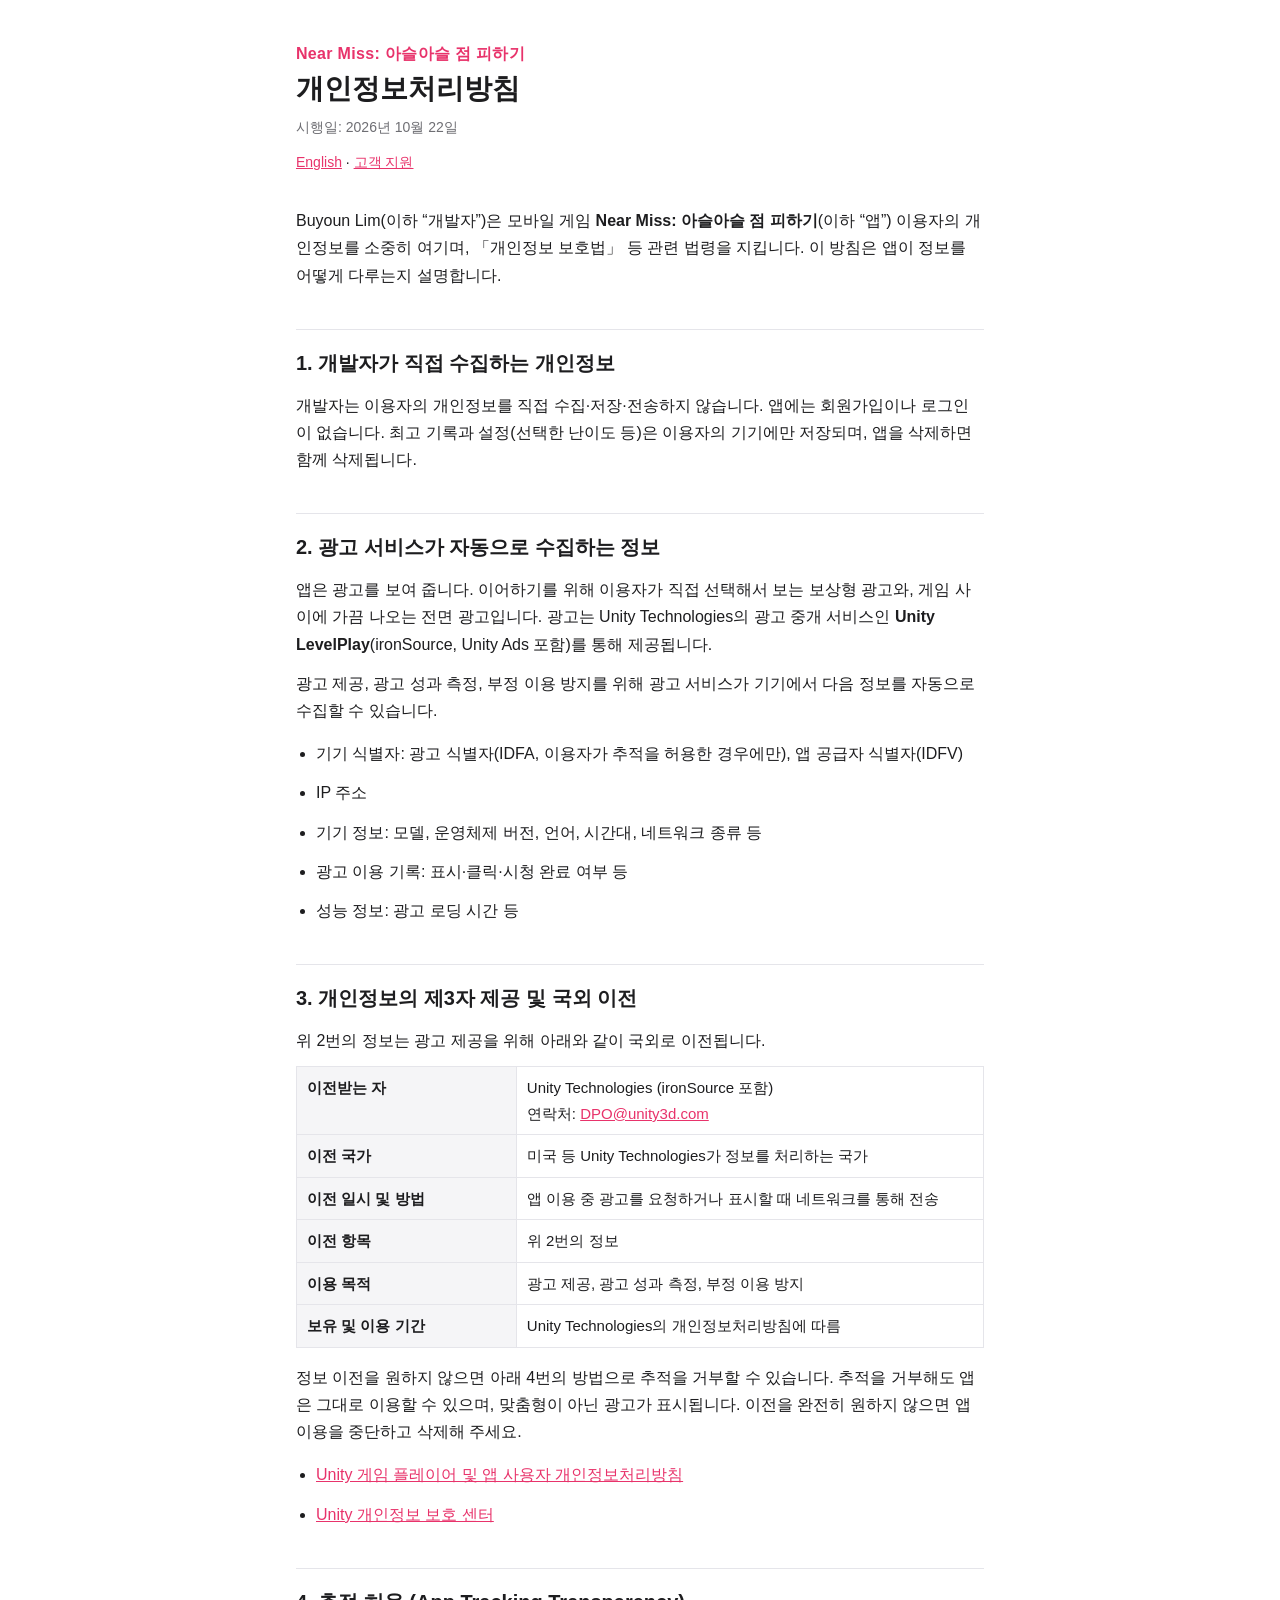
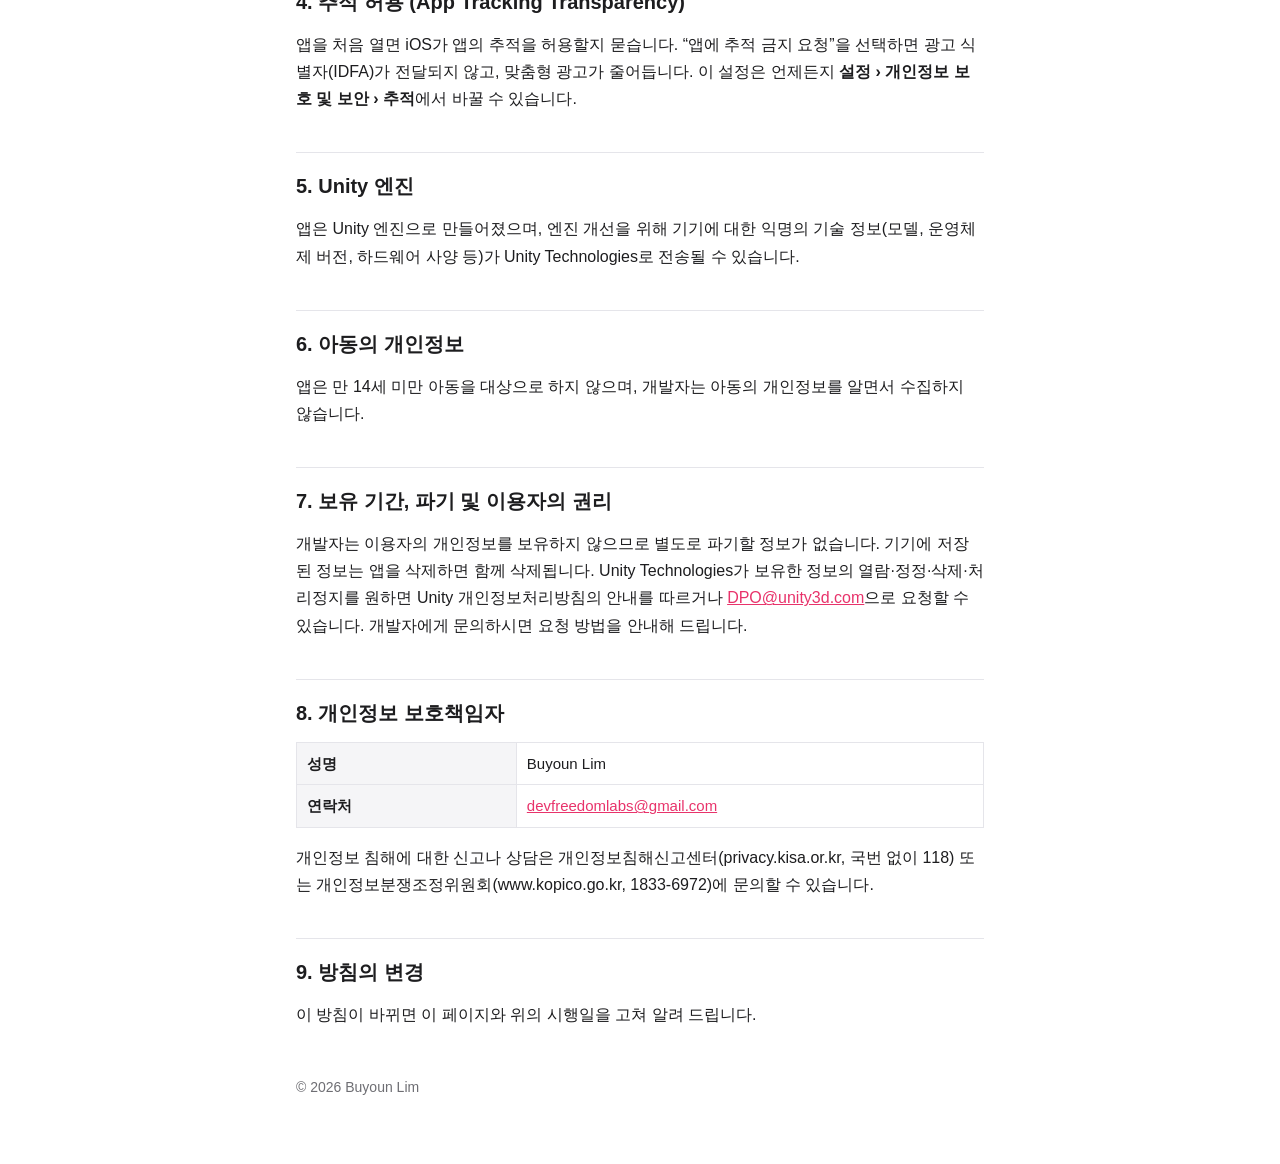
==== privacy-ko.html @ d3d64159 "Add support page and privacy policy for Near Miss Co-Authored-By: Claude Opus 5.5 (1M context) <nore" ====
<!doctype html>
<html lang="ko">
<head>
  <meta charset="utf-8">
  <meta name="viewport" content="width=device-width, initial-scale=1">
  <title>Near Miss 개인정보처리방침</title>
  <link rel="stylesheet" href="style.css">
</head>
<body>
<main>
  <header>
    <p class="app">Near Miss: 아슬아슬 점 피하기</p>
    <h1>개인정보처리방침</h1>
    <p class="muted">시행일: 2026년 10월 22일</p>
    <p class="lang"><a href="privacy.html">English</a> · <a href="index.html">고객 지원</a></p>
  </header>

  <p>Buyoun Lim(이하 “개발자”)은 모바일 게임 <strong>Near Miss: 아슬아슬 점 피하기</strong>(이하 “앱”) 이용자의 개인정보를 소중히 여기며, 「개인정보 보호법」 등 관련 법령을 지킵니다. 이 방침은 앱이 정보를 어떻게 다루는지 설명합니다.</p>

  <h2>1. 개발자가 직접 수집하는 개인정보</h2>
  <p>개발자는 이용자의 개인정보를 직접 수집·저장·전송하지 않습니다. 앱에는 회원가입이나 로그인이 없습니다. 최고 기록과 설정(선택한 난이도 등)은 이용자의 기기에만 저장되며, 앱을 삭제하면 함께 삭제됩니다.</p>

  <h2>2. 광고 서비스가 자동으로 수집하는 정보</h2>
  <p>앱은 광고를 보여 줍니다. 이어하기를 위해 이용자가 직접 선택해서 보는 보상형 광고와, 게임 사이에 가끔 나오는 전면 광고입니다. 광고는 Unity Technologies의 광고 중개 서비스인 <strong>Unity LevelPlay</strong>(ironSource, Unity Ads 포함)를 통해 제공됩니다.</p>
  <p>광고 제공, 광고 성과 측정, 부정 이용 방지를 위해 광고 서비스가 기기에서 다음 정보를 자동으로 수집할 수 있습니다.</p>
  <ul>
    <li>기기 식별자: 광고 식별자(IDFA, 이용자가 추적을 허용한 경우에만), 앱 공급자 식별자(IDFV)</li>
    <li>IP 주소</li>
    <li>기기 정보: 모델, 운영체제 버전, 언어, 시간대, 네트워크 종류 등</li>
    <li>광고 이용 기록: 표시·클릭·시청 완료 여부 등</li>
    <li>성능 정보: 광고 로딩 시간 등</li>
  </ul>

  <h2>3. 개인정보의 제3자 제공 및 국외 이전</h2>
  <p>위 2번의 정보는 광고 제공을 위해 아래와 같이 국외로 이전됩니다.</p>
  <table>
    <tr><th>이전받는 자</th><td>Unity Technologies (ironSource 포함)<br>연락처: <a href="mailto:DPO@unity3d.com">DPO@unity3d.com</a></td></tr>
    <tr><th>이전 국가</th><td>미국 등 Unity Technologies가 정보를 처리하는 국가</td></tr>
    <tr><th>이전 일시 및 방법</th><td>앱 이용 중 광고를 요청하거나 표시할 때 네트워크를 통해 전송</td></tr>
    <tr><th>이전 항목</th><td>위 2번의 정보</td></tr>
    <tr><th>이용 목적</th><td>광고 제공, 광고 성과 측정, 부정 이용 방지</td></tr>
    <tr><th>보유 및 이용 기간</th><td>Unity Technologies의 개인정보처리방침에 따름</td></tr>
  </table>
  <p>정보 이전을 원하지 않으면 아래 4번의 방법으로 추적을 거부할 수 있습니다. 추적을 거부해도 앱은 그대로 이용할 수 있으며, 맞춤형이 아닌 광고가 표시됩니다. 이전을 완전히 원하지 않으면 앱 이용을 중단하고 삭제해 주세요.</p>
  <ul>
    <li><a href="https://unity.com/legal/game-player-and-app-user-privacy-policy">Unity 게임 플레이어 및 앱 사용자 개인정보처리방침</a></li>
    <li><a href="https://unity.com/legal/privacy-policy">Unity 개인정보 보호 센터</a></li>
  </ul>

  <h2>4. 추적 허용 (App Tracking Transparency)</h2>
  <p>앱을 처음 열면 iOS가 앱의 추적을 허용할지 묻습니다. “앱에 추적 금지 요청”을 선택하면 광고 식별자(IDFA)가 전달되지 않고, 맞춤형 광고가 줄어듭니다. 이 설정은 언제든지 <strong>설정 › 개인정보 보호 및 보안 › 추적</strong>에서 바꿀 수 있습니다.</p>

  <h2>5. Unity 엔진</h2>
  <p>앱은 Unity 엔진으로 만들어졌으며, 엔진 개선을 위해 기기에 대한 익명의 기술 정보(모델, 운영체제 버전, 하드웨어 사양 등)가 Unity Technologies로 전송될 수 있습니다.</p>

  <h2>6. 아동의 개인정보</h2>
  <p>앱은 만 14세 미만 아동을 대상으로 하지 않으며, 개발자는 아동의 개인정보를 알면서 수집하지 않습니다.</p>

  <h2>7. 보유 기간, 파기 및 이용자의 권리</h2>
  <p>개발자는 이용자의 개인정보를 보유하지 않으므로 별도로 파기할 정보가 없습니다. 기기에 저장된 정보는 앱을 삭제하면 함께 삭제됩니다. Unity Technologies가 보유한 정보의 열람·정정·삭제·처리정지를 원하면 Unity 개인정보처리방침의 안내를 따르거나 <a href="mailto:DPO@unity3d.com">DPO@unity3d.com</a>으로 요청할 수 있습니다. 개발자에게 문의하시면 요청 방법을 안내해 드립니다.</p>

  <h2>8. 개인정보 보호책임자</h2>
  <table>
    <tr><th>성명</th><td>Buyoun Lim</td></tr>
    <tr><th>연락처</th><td><a href="mailto:devfreedomlabs@gmail.com">devfreedomlabs@gmail.com</a></td></tr>
  </table>
  <p>개인정보 침해에 대한 신고나 상담은 개인정보침해신고센터(privacy.kisa.or.kr, 국번 없이 118) 또는 개인정보분쟁조정위원회(www.kopico.go.kr, 1833-6972)에 문의할 수 있습니다.</p>

  <h2>9. 방침의 변경</h2>
  <p>이 방침이 바뀌면 이 페이지와 위의 시행일을 고쳐 알려 드립니다.</p>

  <footer>© 2026 Buyoun Lim</footer>
</main>
</body>
</html>
---- style.css ----
:root {
  --bg: #ffffff;
  --text: #1d1d1f;
  --muted: #6e6e73;
  --line: #e5e5ea;
  --accent: #e8336b;
  --card: #f5f5f7;
}

@media (prefers-color-scheme: dark) {
  :root {
    --bg: #0d0d14;
    --text: #f2f2f7;
    --muted: #a1a1aa;
    --line: #2c2c36;
    --accent: #ff5c8a;
    --card: #17171f;
  }
}

* { box-sizing: border-box; }

body {
  margin: 0;
  background: var(--bg);
  color: var(--text);
  font: 16px/1.7 -apple-system, BlinkMacSystemFont, "Apple SD Gothic Neo", "Segoe UI", sans-serif;
  -webkit-text-size-adjust: 100%;
}

main {
  max-width: 720px;
  margin: 0 auto;
  padding: 40px 16px 64px;
}

header { margin-bottom: 32px; }
header .app { color: var(--accent); font-weight: 700; letter-spacing: 0.02em; margin: 0; }
h1 { font-size: 28px; line-height: 1.3; margin: 4px 0 8px; }
h2 { font-size: 20px; margin: 40px 0 12px; padding-top: 16px; border-top: 1px solid var(--line); }
h3 { font-size: 17px; margin: 24px 0 4px; }
p, li { margin: 0 0 12px; }
ul { padding-left: 20px; }
a { color: var(--accent); }
.muted { color: var(--muted); font-size: 14px; }
.lang { font-size: 14px; }

.contact {
  background: var(--card);
  border-radius: 12px;
  padding: 16px 20px;
  margin: 16px 0;
}

table { width: 100%; border-collapse: collapse; margin: 12px 0 16px; font-size: 15px; }
th, td { text-align: left; vertical-align: top; padding: 8px 10px; border: 1px solid var(--line); }
th { background: var(--card); width: 32%; font-weight: 600; }

footer { margin-top: 48px; color: var(--muted); font-size: 14px; }
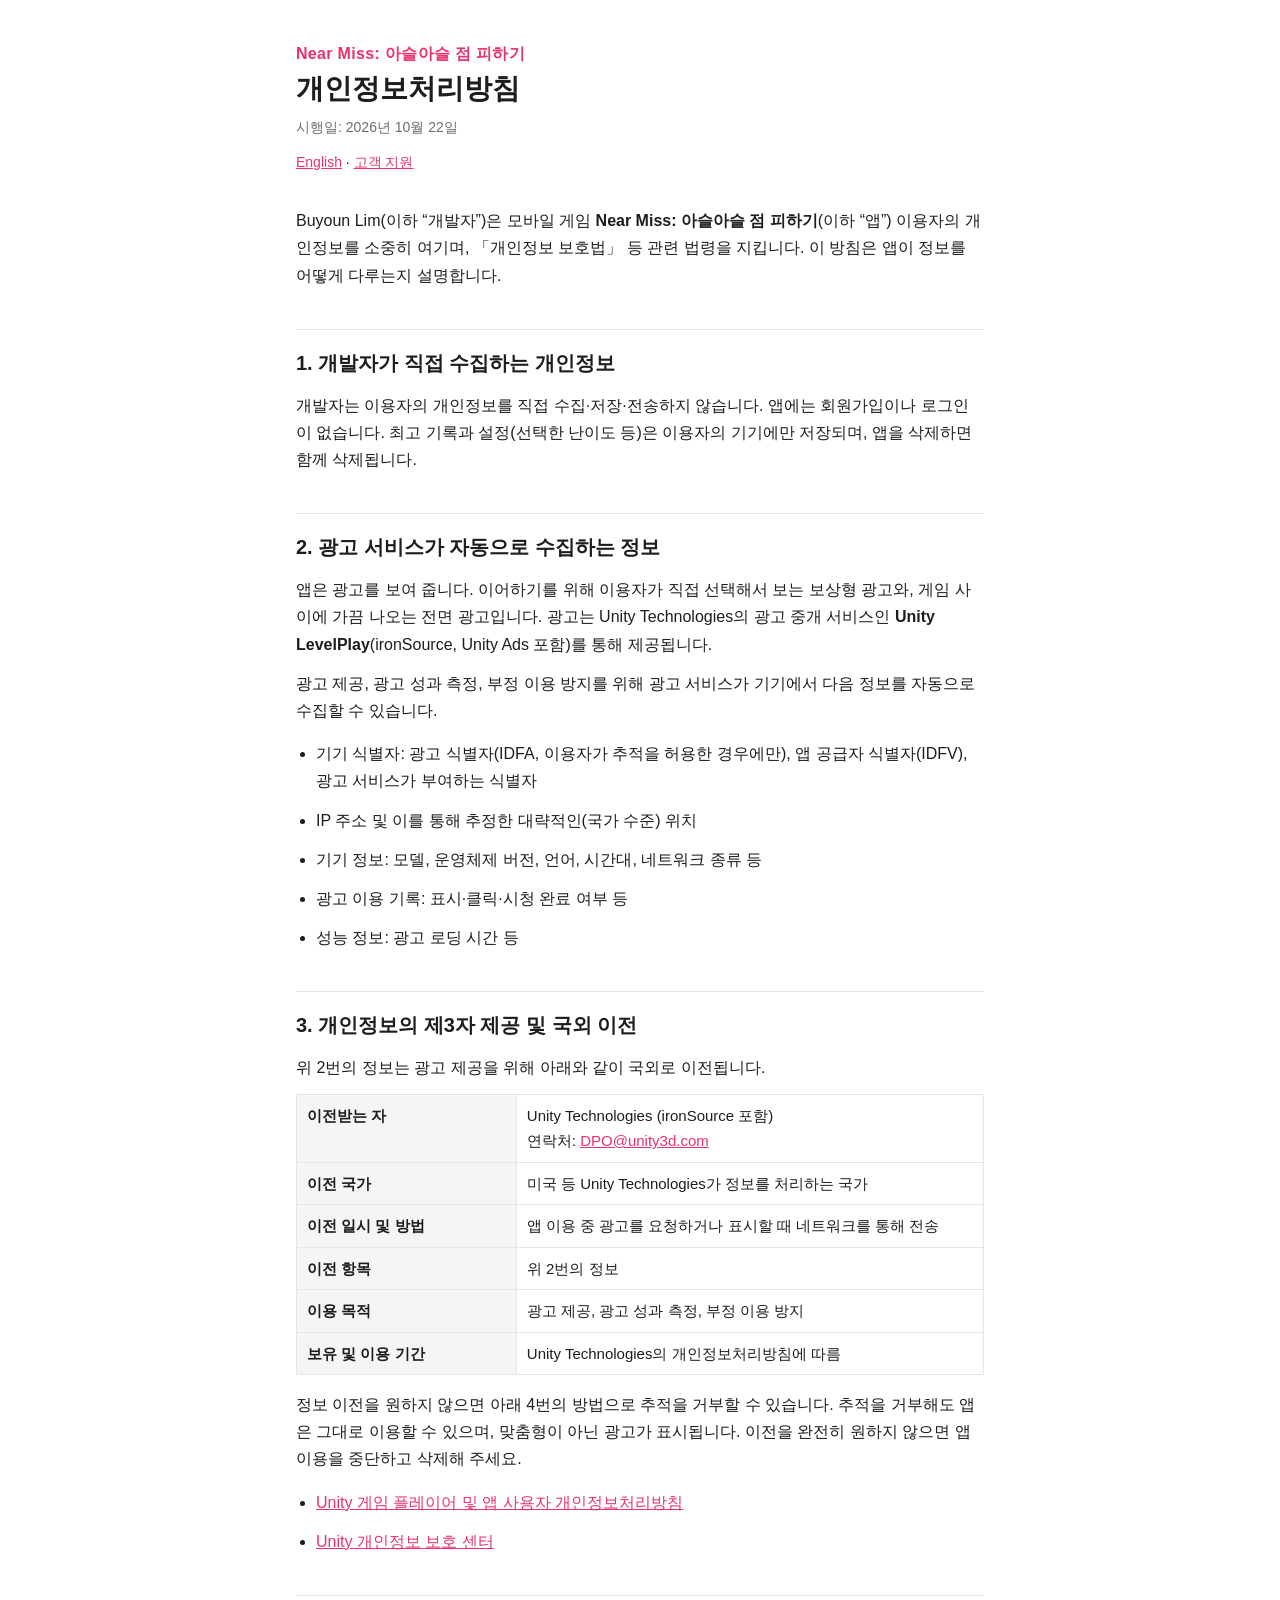
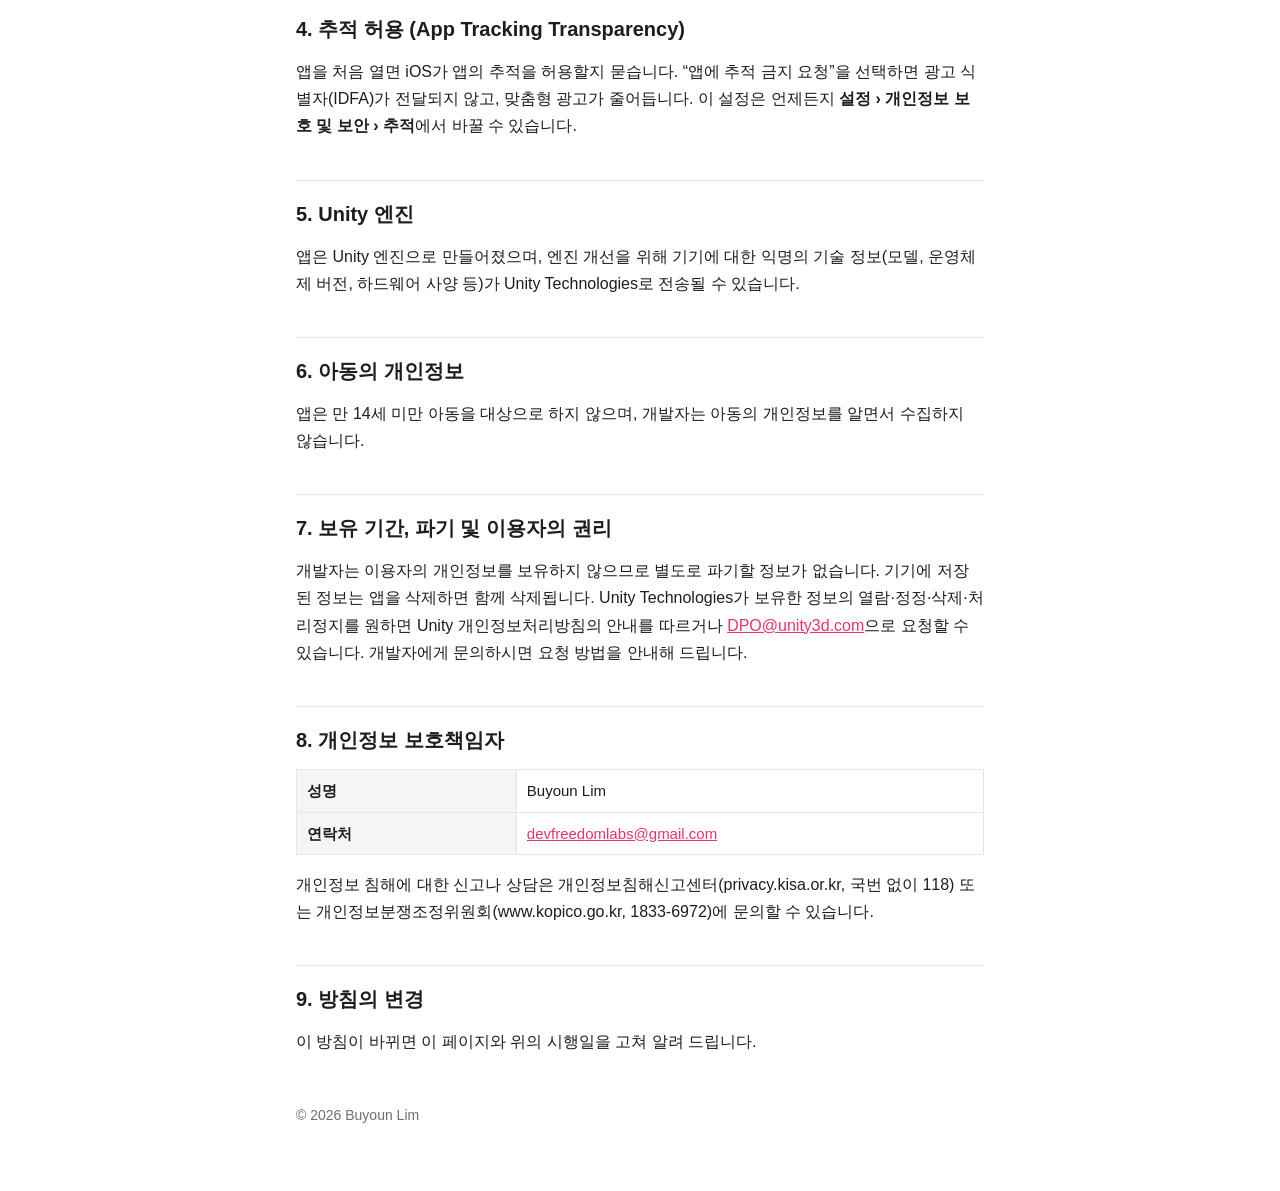
==== commit 7e667bcf: "Mention approximate location and ad service identifiers Co-Authored-By: Claude Opus 5.5 (1M context)" ====
--- a/privacy-ko.html
+++ b/privacy-ko.html
@@ -24,8 +24,8 @@
   <p>앱은 광고를 보여 줍니다. 이어하기를 위해 이용자가 직접 선택해서 보는 보상형 광고와, 게임 사이에 가끔 나오는 전면 광고입니다. 광고는 Unity Technologies의 광고 중개 서비스인 <strong>Unity LevelPlay</strong>(ironSource, Unity Ads 포함)를 통해 제공됩니다.</p>
   <p>광고 제공, 광고 성과 측정, 부정 이용 방지를 위해 광고 서비스가 기기에서 다음 정보를 자동으로 수집할 수 있습니다.</p>
   <ul>
-    <li>기기 식별자: 광고 식별자(IDFA, 이용자가 추적을 허용한 경우에만), 앱 공급자 식별자(IDFV)</li>
-    <li>IP 주소</li>
+    <li>기기 식별자: 광고 식별자(IDFA, 이용자가 추적을 허용한 경우에만), 앱 공급자 식별자(IDFV), 광고 서비스가 부여하는 식별자</li>
+    <li>IP 주소 및 이를 통해 추정한 대략적인(국가 수준) 위치</li>
     <li>기기 정보: 모델, 운영체제 버전, 언어, 시간대, 네트워크 종류 등</li>
     <li>광고 이용 기록: 표시·클릭·시청 완료 여부 등</li>
     <li>성능 정보: 광고 로딩 시간 등</li>
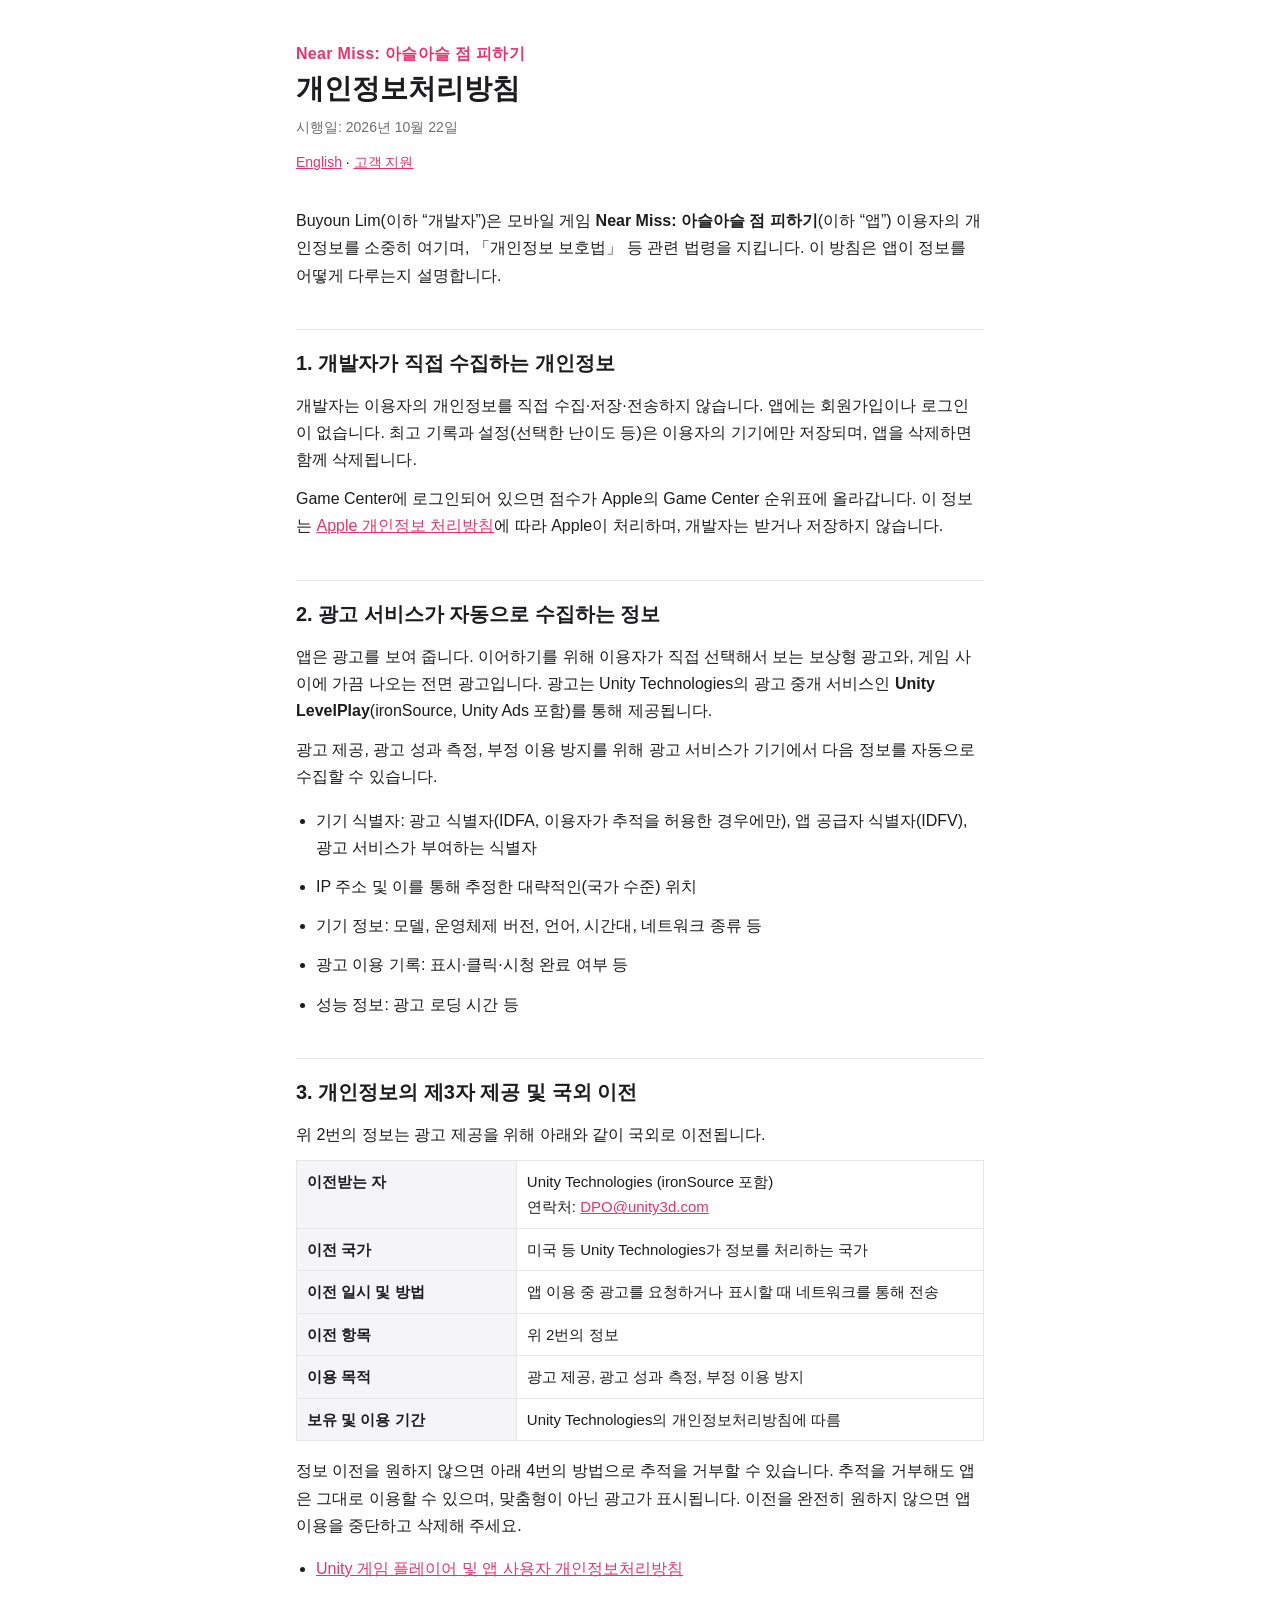
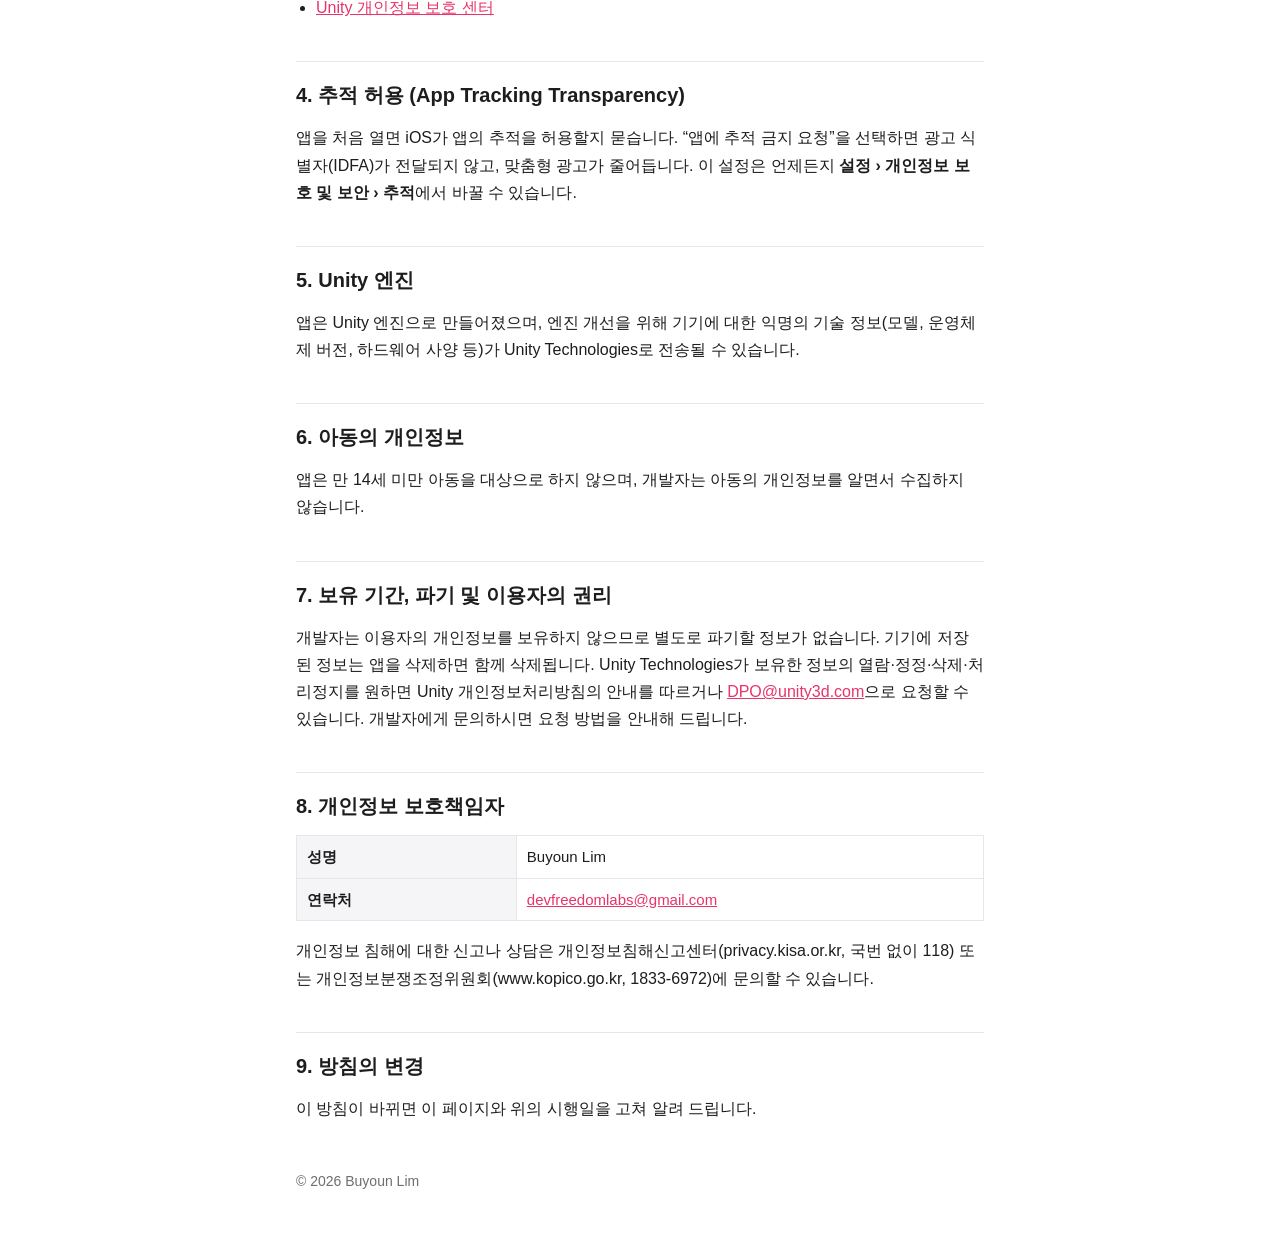
==== commit 5fb3f498: "Mention Game Center leaderboards Co-Authored-By: Claude Opus 5.5 (1M context) <noreply@anthropic.com" ====
--- a/privacy-ko.html
+++ b/privacy-ko.html
@@ -19,6 +19,7 @@
 
   <h2>1. 개발자가 직접 수집하는 개인정보</h2>
   <p>개발자는 이용자의 개인정보를 직접 수집·저장·전송하지 않습니다. 앱에는 회원가입이나 로그인이 없습니다. 최고 기록과 설정(선택한 난이도 등)은 이용자의 기기에만 저장되며, 앱을 삭제하면 함께 삭제됩니다.</p>
+  <p>Game Center에 로그인되어 있으면 점수가 Apple의 Game Center 순위표에 올라갑니다. 이 정보는 <a href="https://www.apple.com/kr/legal/privacy/">Apple 개인정보 처리방침</a>에 따라 Apple이 처리하며, 개발자는 받거나 저장하지 않습니다.</p>
 
   <h2>2. 광고 서비스가 자동으로 수집하는 정보</h2>
   <p>앱은 광고를 보여 줍니다. 이어하기를 위해 이용자가 직접 선택해서 보는 보상형 광고와, 게임 사이에 가끔 나오는 전면 광고입니다. 광고는 Unity Technologies의 광고 중개 서비스인 <strong>Unity LevelPlay</strong>(ironSource, Unity Ads 포함)를 통해 제공됩니다.</p>
